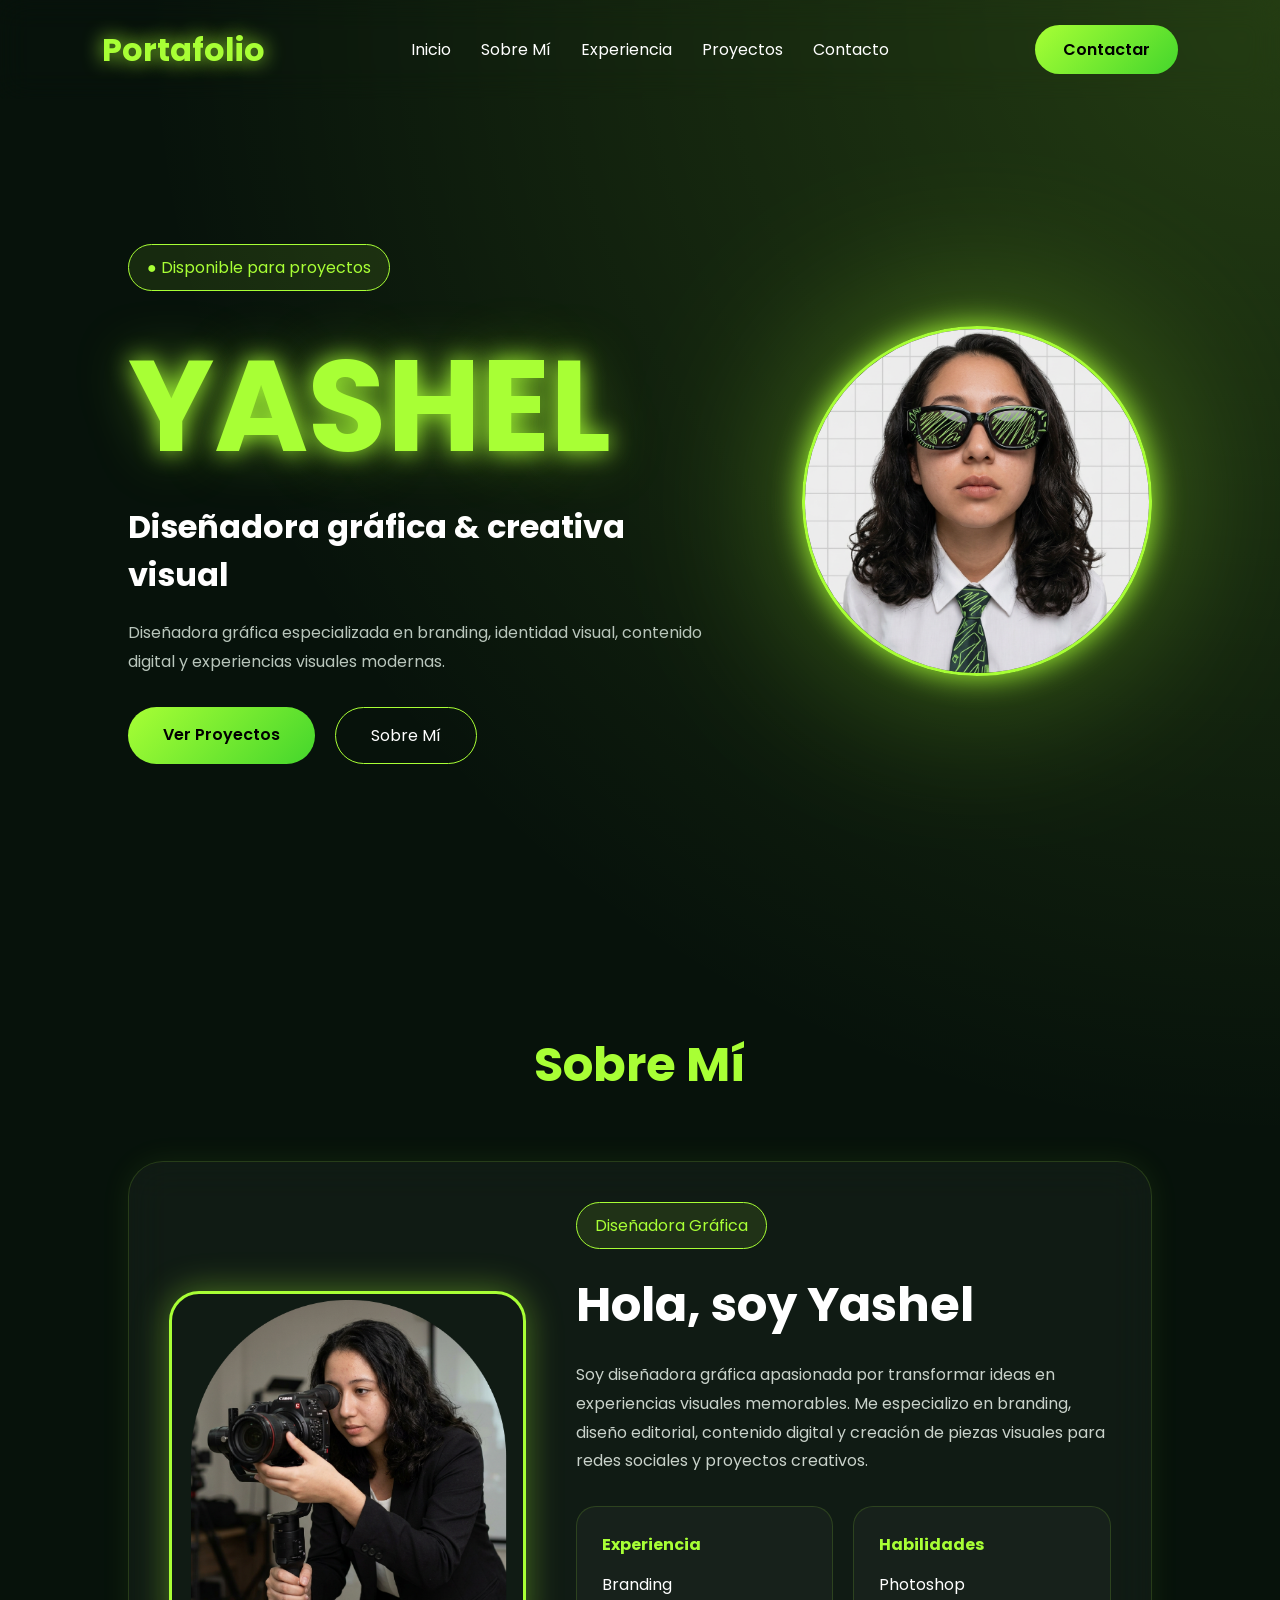
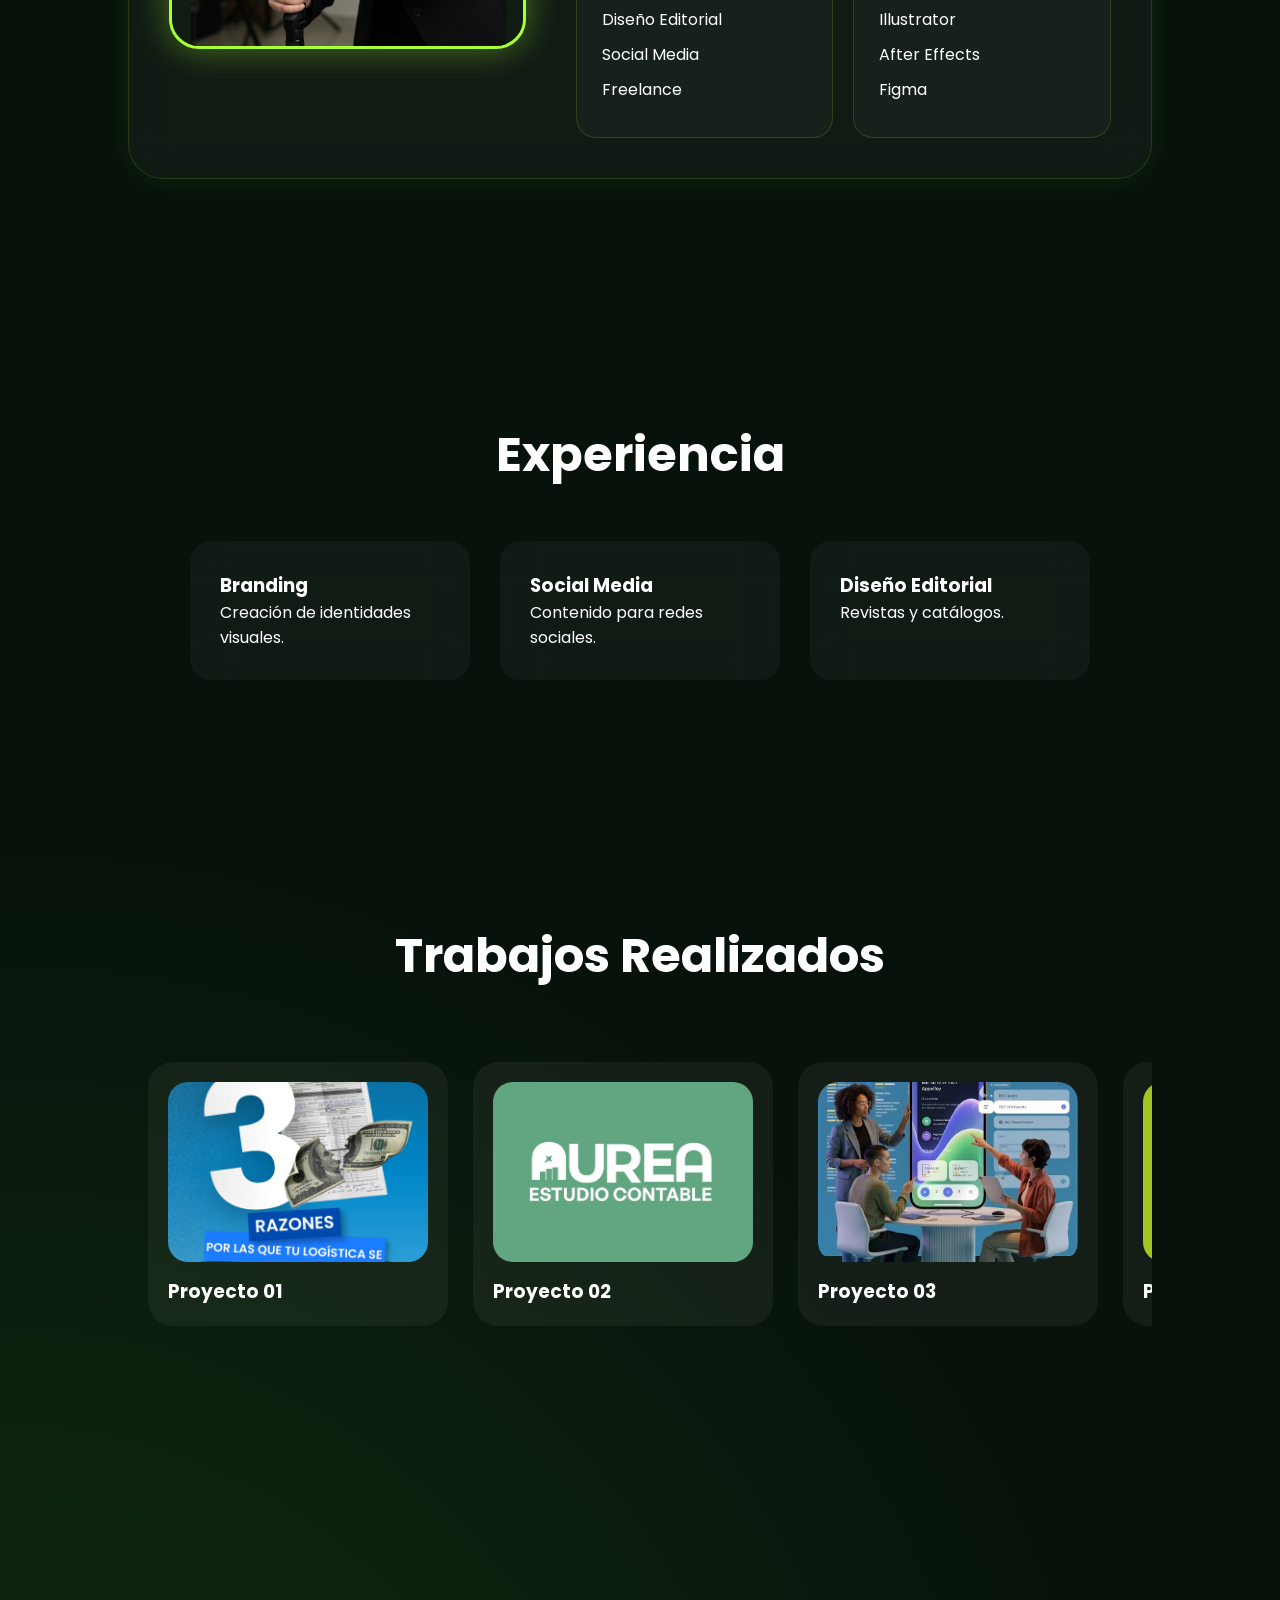
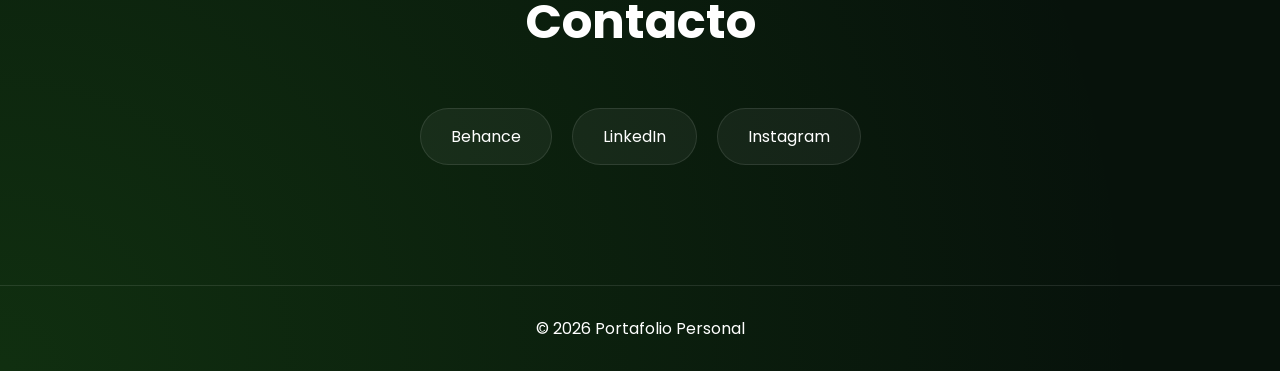
==== index/index.html.html @ 47c8a700 "Corregir nombre index" ====
<!DOCTYPE html>
<html lang="es">

<head>
    <meta charset="UTF-8">
    <meta name="viewport" content="width=device-width, initial-scale=1.0">
    <title>Portfolio | Anya</title>

    <link rel="stylesheet" href="style.css">

    <link href="https://fonts.googleapis.com/css2?family=Poppins:wght@300;400;500;600;700&display=swap"
        rel="stylesheet">
</head>

<body>

    <!-- LOADER -->

    <div class="loader">

        <div class="loader-content">

            <h2>CARGANDO PORTAFOLIO...</h2>

            <div class="progress-bar">
                <span></span>
            </div>

        </div>

    </div>

    <!-- HEADER -->

    <header id="inicio">

        <nav class="navbar">

            <div class="logo">
                Portafolio
            </div>

            <ul class="menu">
                <li><a href="#inicio">Inicio</a></li>
                <li><a href="#sobre">Sobre Mí</a></li>
                <li><a href="#experiencia">Experiencia</a></li>
                <li><a href="#proyectos">Proyectos</a></li>
                <li><a href="#contacto">Contacto</a></li>
            </ul>

            <a href="#contacto" class="btn-contacto">
                Contactar
            </a>

        </nav>

        <div class="hero">

            <div class="hero-text">

                <span class="status">
                    ● Disponible para proyectos
                </span>

                <h1>YASHEL</h1>

                <h2>
                    Diseñadora gráfica &
                    creativa visual
                </h2>

                <p>
                    Diseñadora gráfica especializada en branding,
                    identidad visual, contenido digital y experiencias
                    visuales modernas.
                </p>

                <div class="buttons">

                    <a href="#proyectos" class="btn-primary">
                        Ver Proyectos
                    </a>

                    <a href="#sobre" class="btn-secondary">
                        Sobre Mí
                    </a>

                </div>

            </div>

            <div class="profile-container">

                <div class="profile-glow"></div>

                <img src="img/foto-perfil.png" alt="Perfil" class="profile">

            </div>

        </div>

    </header>

    <main>

        <!-- SOBRE MI -->

        <section id="sobre">

            <h2 class="section-title">
                Sobre Mí
            </h2>

            <div class="about-card">

                <div class="about-photo">

                    <img src="img/foto-sobre-mi.png" alt="Yashel">

                </div>

                <div class="about-info">

                    <span class="about-tag">
                        Diseñadora Gráfica
                    </span>

                    <h3>
                        Hola, soy Yashel
                    </h3>

                    <p>
                        Soy diseñadora gráfica apasionada por transformar ideas
                        en experiencias visuales memorables. Me especializo en
                        branding, diseño editorial, contenido digital y creación
                        de piezas visuales para redes sociales y proyectos
                        creativos.
                    </p>

                    <div class="about-grid">

                        <div class="mini-card">

                            <h4>Experiencia</h4>

                            <ul>
                                <li>Branding</li>
                                <li>Diseño Editorial</li>
                                <li>Social Media</li>
                                <li>Freelance</li>
                            </ul>

                        </div>

                        <div class="mini-card">

                            <h4>Habilidades</h4>

                            <ul>
                                <li>Photoshop</li>
                                <li>Illustrator</li>
                                <li>After Effects</li>
                                <li>Figma</li>
                            </ul>

                        </div>

                    </div>

                </div>

            </div>

        </section>

        <!-- EXPERIENCIA -->

        <section id="experiencia">

            <h2>Experiencia</h2>

            <div class="timeline">

                <div class="card">
                    <h3>Branding</h3>
                    <p>Creación de identidades visuales.</p>
                </div>

                <div class="card">
                    <h3>Social Media</h3>
                    <p>Contenido para redes sociales.</p>
                </div>

                <div class="card">
                    <h3>Diseño Editorial</h3>
                    <p>Revistas y catálogos.</p>
                </div>

            </div>

        </section>

        <!-- PROYECTOS -->

<section id="proyectos">

    <h2>Trabajos Realizados</h2>

    <div class="carousel">

        <div class="project">
            <img src="./img/foto-proyect.PNG" alt="Proyecto 01" class="project-img">
            <h3>Proyecto 01</h3>
        </div>

        <div class="project">
            <img src="./img/foto-proyect1.png" alt="Proyecto 02" class="project-img">
            <h3>Proyecto 02</h3>
        </div>

        <div class="project">
            <img src="./img/foto-proyect2.png" alt="Proyecto 03" class="project-img">
            <h3>Proyecto 03</h3>
        </div>

        <div class="project">
            <img src="./img/foto-proyect3.png" alt="Proyecto 04" class="project-img">
            <h3>Proyecto 04</h3>
        </div>

    </div>

        </section>

        <!-- CONTACTO -->

        <section id="contacto">

            <h2>Contacto</h2>

            <div class="socials">

                <a href="#">Behance</a>
                <a href="#">LinkedIn</a>
                <a href="#">Instagram</a>

            </div>

        </section>

    </main>

    <footer>

        <p>
            © 2026 Portafolio Personal
        </p>

    </footer>

</body>

</html>
---- index/style.css ----
:root {

    --bg: #07120b;
    --bg2: #0f1f14;

    --lime: #A8FF35;
    --lime2: #D8FF7A;

    --green: #44D62C;

    --red: #FF4D4D;

    --text: #ffffff;
    --soft: #b9c6bc;

}

*{
    margin:0;
    padding:0;
    box-sizing:border-box;
}

html{
    scroll-behavior:smooth;
}

body{

    font-family:'Poppins',sans-serif;
    color:white;

    background:
        radial-gradient(circle at top right,
            rgba(168,255,53,.18),
            transparent 30%),

        radial-gradient(circle at bottom left,
            rgba(68,214,44,.15),
            transparent 30%),

        #07120b;

    overflow-x:hidden;
}

/* LOADER */

.loader{

    height:100vh;
    display:flex;
    justify-content:center;
    align-items:center;

    animation:hideLoader 4s forwards;

    position:fixed;
    width:100%;
    background:#07120b;

    z-index:9999;
}

.loader-content{
    width:400px;
}

.progress-bar{

    height:8px;
    background:rgba(255,255,255,.1);

    border-radius:20px;

    margin-top:20px;

    overflow:hidden;
}

.progress-bar span{

    display:block;
    height:100%;
    width:0;

    background:var(--lime);

    animation:load 3s forwards;
}

@keyframes load{

    to{
        width:100%;
    }

}

@keyframes hideLoader{

    0%,90%{
        opacity:1;
    }

    100%{
        opacity:0;
        visibility:hidden;
    }

}

/* NAVBAR */

.navbar{

    display:flex;
    justify-content:space-between;
    align-items:center;

    padding:25px 8%;

    backdrop-filter:blur(15px);

    position:sticky;
    top:0;
    z-index:100;
}

.logo{

    font-size:2rem;
    font-weight:700;

    color:var(--lime);

    text-shadow:0 0 20px var(--lime);
}

.menu{

    display:flex;
    list-style:none;
    gap:30px;
}

.menu a{

    text-decoration:none;
    color:white;
    transition:.3s;
}

.menu a:hover{
    color:var(--lime);
}

.btn-contacto{

    text-decoration:none;

    padding:12px 28px;

    border-radius:30px;

    background:linear-gradient(
        135deg,
        var(--lime),
        var(--green)
    );

    color:black;
    font-weight:600;
}

/* HERO */

.hero{

    min-height:90vh;

    display:flex;
    justify-content:center;
    align-items:center;

    gap:100px;

    padding:0 10%;
}

.hero-text{

    max-width:600px;

    animation:slideUp 1.5s ease;
}

.status{

    display:inline-block;

    background:rgba(168,255,53,.1);

    border:1px solid var(--lime);

    padding:10px 18px;

    border-radius:50px;

    color:var(--lime);
}

.hero h1{

    font-size:8rem;

    margin-top:20px;

    color:var(--lime);

    text-shadow:
        0 0 25px var(--lime),
        0 0 60px rgba(168,255,53,.4);
}

.hero h2{

    margin-bottom:20px;

    font-size:2rem;
}

.hero p{

    color:var(--soft);

    line-height:1.8;

    margin-bottom:30px;
}

.buttons{

    display:flex;
    gap:20px;
}

.btn-primary{

    padding:15px 35px;

    border-radius:50px;

    text-decoration:none;

    background:linear-gradient(
        135deg,
        var(--lime),
        var(--green)
    );

    color:black;
    font-weight:600;
}

.btn-secondary{

    padding:15px 35px;

    border-radius:50px;

    text-decoration:none;

    border:1px solid var(--lime);

    color:white;
}

/* FOTO */

.profile-container{
    position:relative;
}

.profile-glow{

    width:350px;
    height:350px;

    background:var(--lime);

    position:absolute;

    border-radius:50%;

    filter:blur(90px);

    opacity:.4;
}

.profile{

    width:350px;
    height:350px;

    object-fit:cover;

    border-radius:50%;

    border:3px solid var(--lime);

    position:relative;

    box-shadow:0 0 30px var(--lime);
}

/* SECCIONES */

section{

    padding:120px 10%;
}

section h2{

    text-align:center;

    margin-bottom:50px;

    font-size:3rem;
}

/* SOBRE MI */

.section-title{

    text-align:center;

    font-size:3rem;

    margin-bottom:60px;

    color:var(--lime);
}

.about-card{

    max-width:1200px;

    margin:auto;

    display:flex;

    align-items:center;

    gap:50px;

    padding:40px;

    border-radius:35px;

    background:rgba(255,255,255,.04);

    backdrop-filter:blur(20px);

    border:1px solid rgba(168,255,53,.15);

    box-shadow:0 0 30px rgba(168,255,53,.08);
}

.about-photo{

    flex:1;

    display:flex;
    justify-content:center;
    align-items:center;
}

.about-photo img{

    width:100%;
    max-width:380px;

    border-radius:30px;

    border:3px solid var(--lime);

    box-shadow:0 0 35px rgba(168,255,53,.4);
}

.about-info{
    flex:1.5;
}

.about-tag{

    display:inline-block;

    padding:10px 18px;

    border-radius:50px;

    background:rgba(168,255,53,.1);

    color:var(--lime);

    border:1px solid var(--lime);

    margin-bottom:20px;
}

.about-info h3{

    font-size:3rem;

    margin-bottom:20px;
}

.about-info p{

    color:#c9d2ca;

    line-height:1.8;

    margin-bottom:30px;
}

.about-grid{

    display:grid;

    grid-template-columns:1fr 1fr;

    gap:20px;
}

.mini-card{

    padding:25px;

    border-radius:20px;

    background:rgba(255,255,255,.03);

    border:1px solid rgba(168,255,53,.15);

    transition:.4s;
}

.mini-card:hover{

    transform:translateY(-8px);

    box-shadow:0 0 25px rgba(168,255,53,.2);
}

.mini-card h4{

    color:var(--lime);

    margin-bottom:15px;
}

.mini-card ul{
    list-style:none;
}

.mini-card li{
    margin-bottom:10px;
}

/* EXPERIENCIA */

.timeline{

    display:flex;

    justify-content:center;

    gap:30px;

    flex-wrap:wrap;
}

.card{

    width:280px;

    padding:30px;

    border-radius:20px;

    background:rgba(255,255,255,.04);

    backdrop-filter:blur(20px);

    transition:.4s;
}

.card:hover{

    transform:translateY(-10px);

    box-shadow:0 0 30px rgba(168,255,53,.4);
}

/* PROYECTOS */

.carousel{

    display:flex;

    gap:25px;

    overflow-x:auto;

    padding:20px;
}

.project{

    min-width:300px;

    padding:20px;

    border-radius:25px;

    background:rgba(255,255,255,.05);

    transition:.4s;
}

.project:hover{

    transform:
        perspective(1000px)
        rotateY(10deg)
        scale(1.05);
}

.image{

    height:180px;

    border-radius:20px;

    margin-bottom:15px;

    background:linear-gradient(
        135deg,
        var(--lime),
        var(--green)
    );
}

/* CONTACTO */

.socials{

    display:flex;

    justify-content:center;

    gap:20px;
}

.socials a{

    text-decoration:none;

    color:white;

    padding:15px 30px;

    border-radius:50px;

    background:rgba(255,255,255,.05);

    border:1px solid rgba(255,255,255,.1);
}

/* FOOTER */

footer{

    padding:30px;

    text-align:center;

    border-top:1px solid rgba(255,255,255,.1);
}

/* ANIMACIONES */

@keyframes slideUp{

    from{
        opacity:0;
        transform:translateY(80px);
    }

    to{
        opacity:1;
        transform:translateY(0);
    }
}

/* RESPONSIVE */

@media(max-width:900px){

    .about-card{
        flex-direction:column;
        text-align:center;
    }

    .about-grid{
        grid-template-columns:1fr;
    }

    .hero{
        flex-direction:column;
        text-align:center;
        gap:50px;
    }

    .hero h1{
        font-size:4rem;
    }

    .navbar{
        flex-direction:column;
        gap:20px;
    }

    .menu{
        flex-wrap:wrap;
        justify-content:center;
    }
}
.project-img{
    width:100%;
    height:180px;
    object-fit:cover;
    border-radius:20px;
    display:block;
    margin-bottom:15px;
}

.project{
    min-width:300px;
    padding:20px;
    border-radius:25px;
    background:rgba(255,255,255,.05);
    transition:.4s;
    overflow:hidden;
}
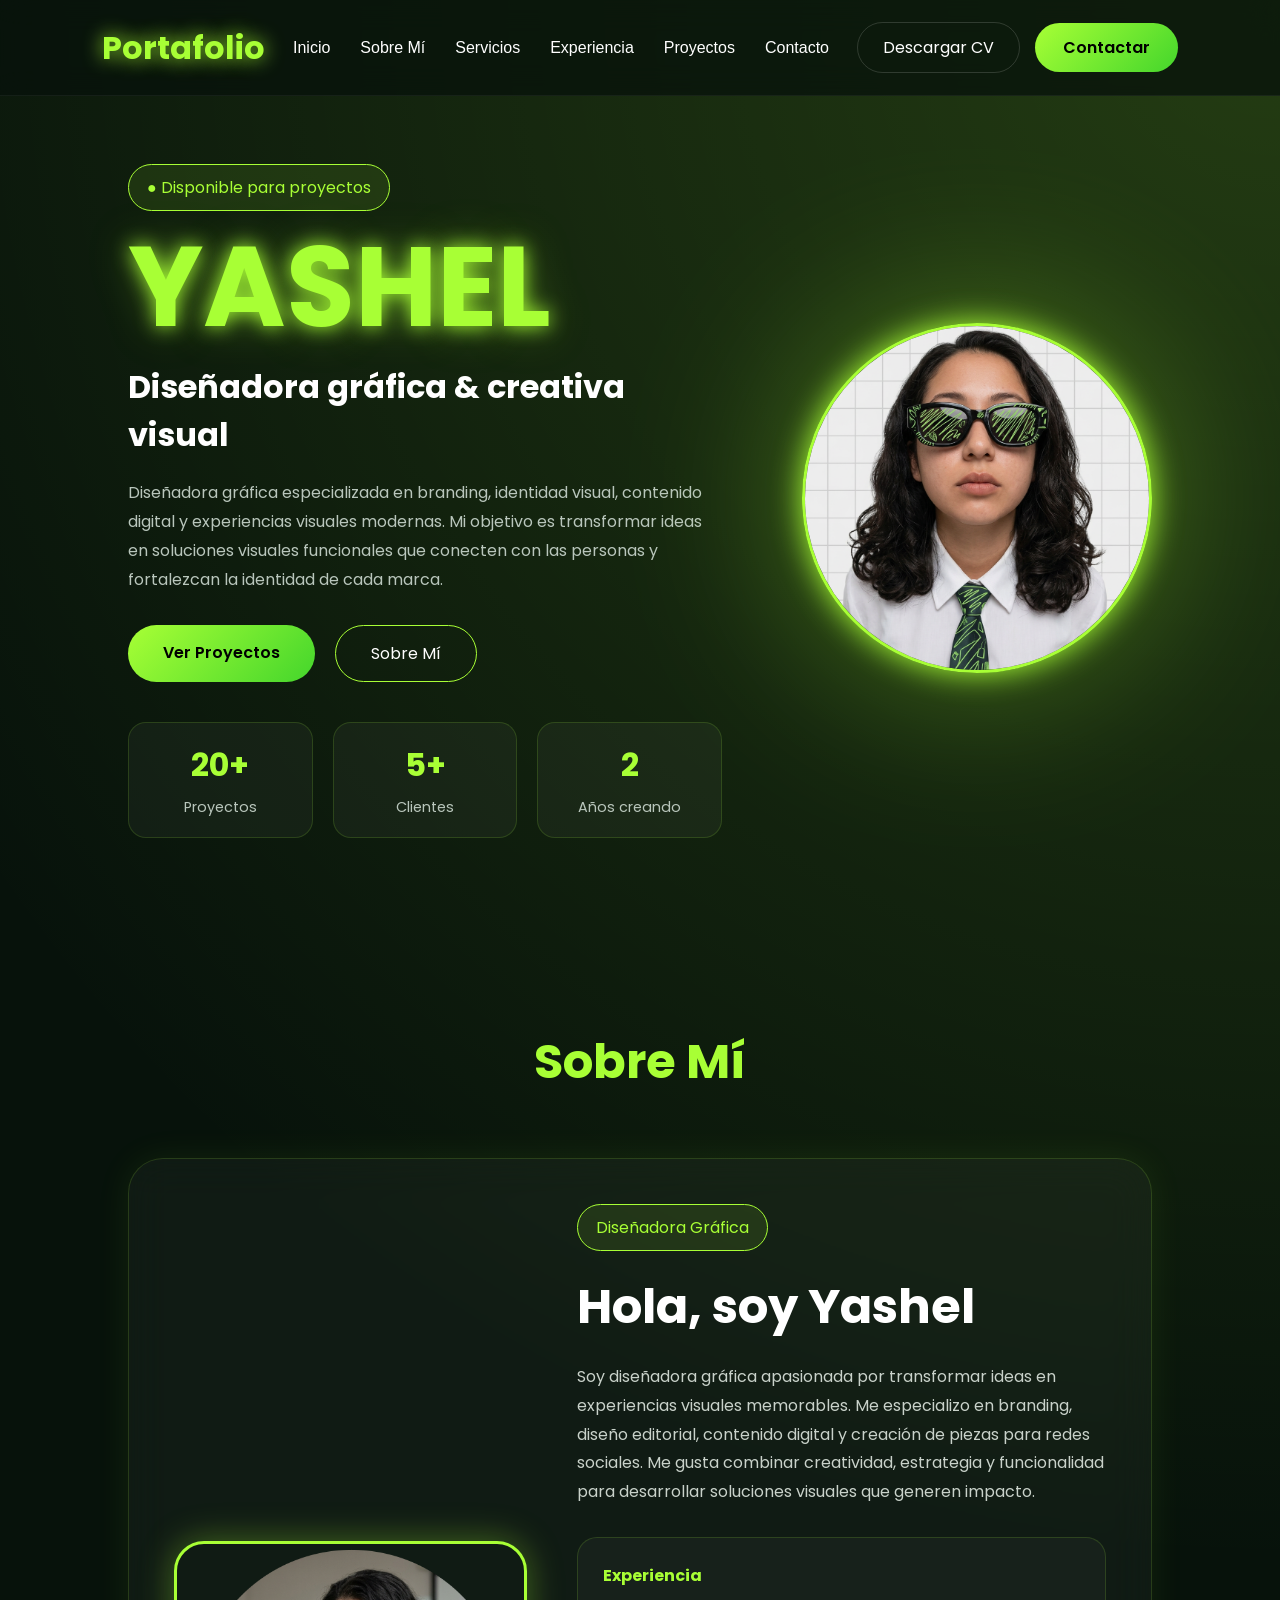
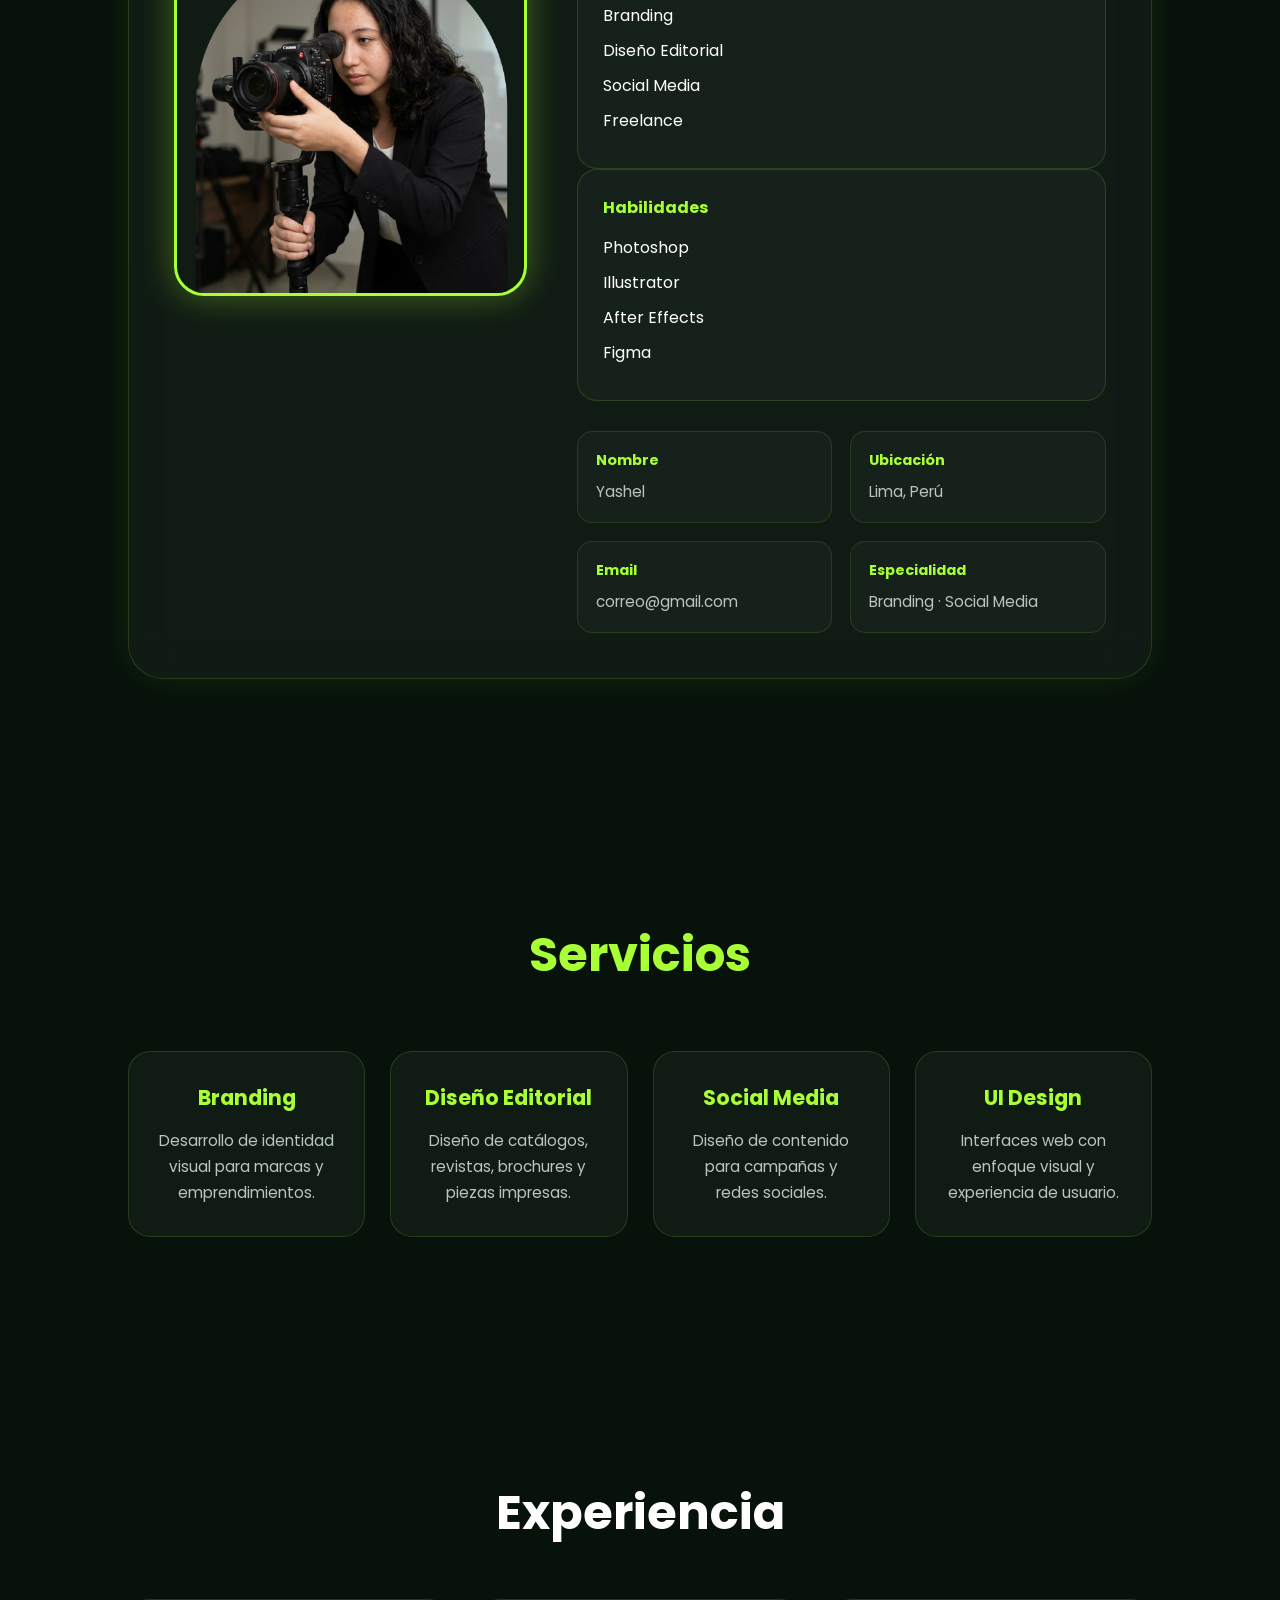
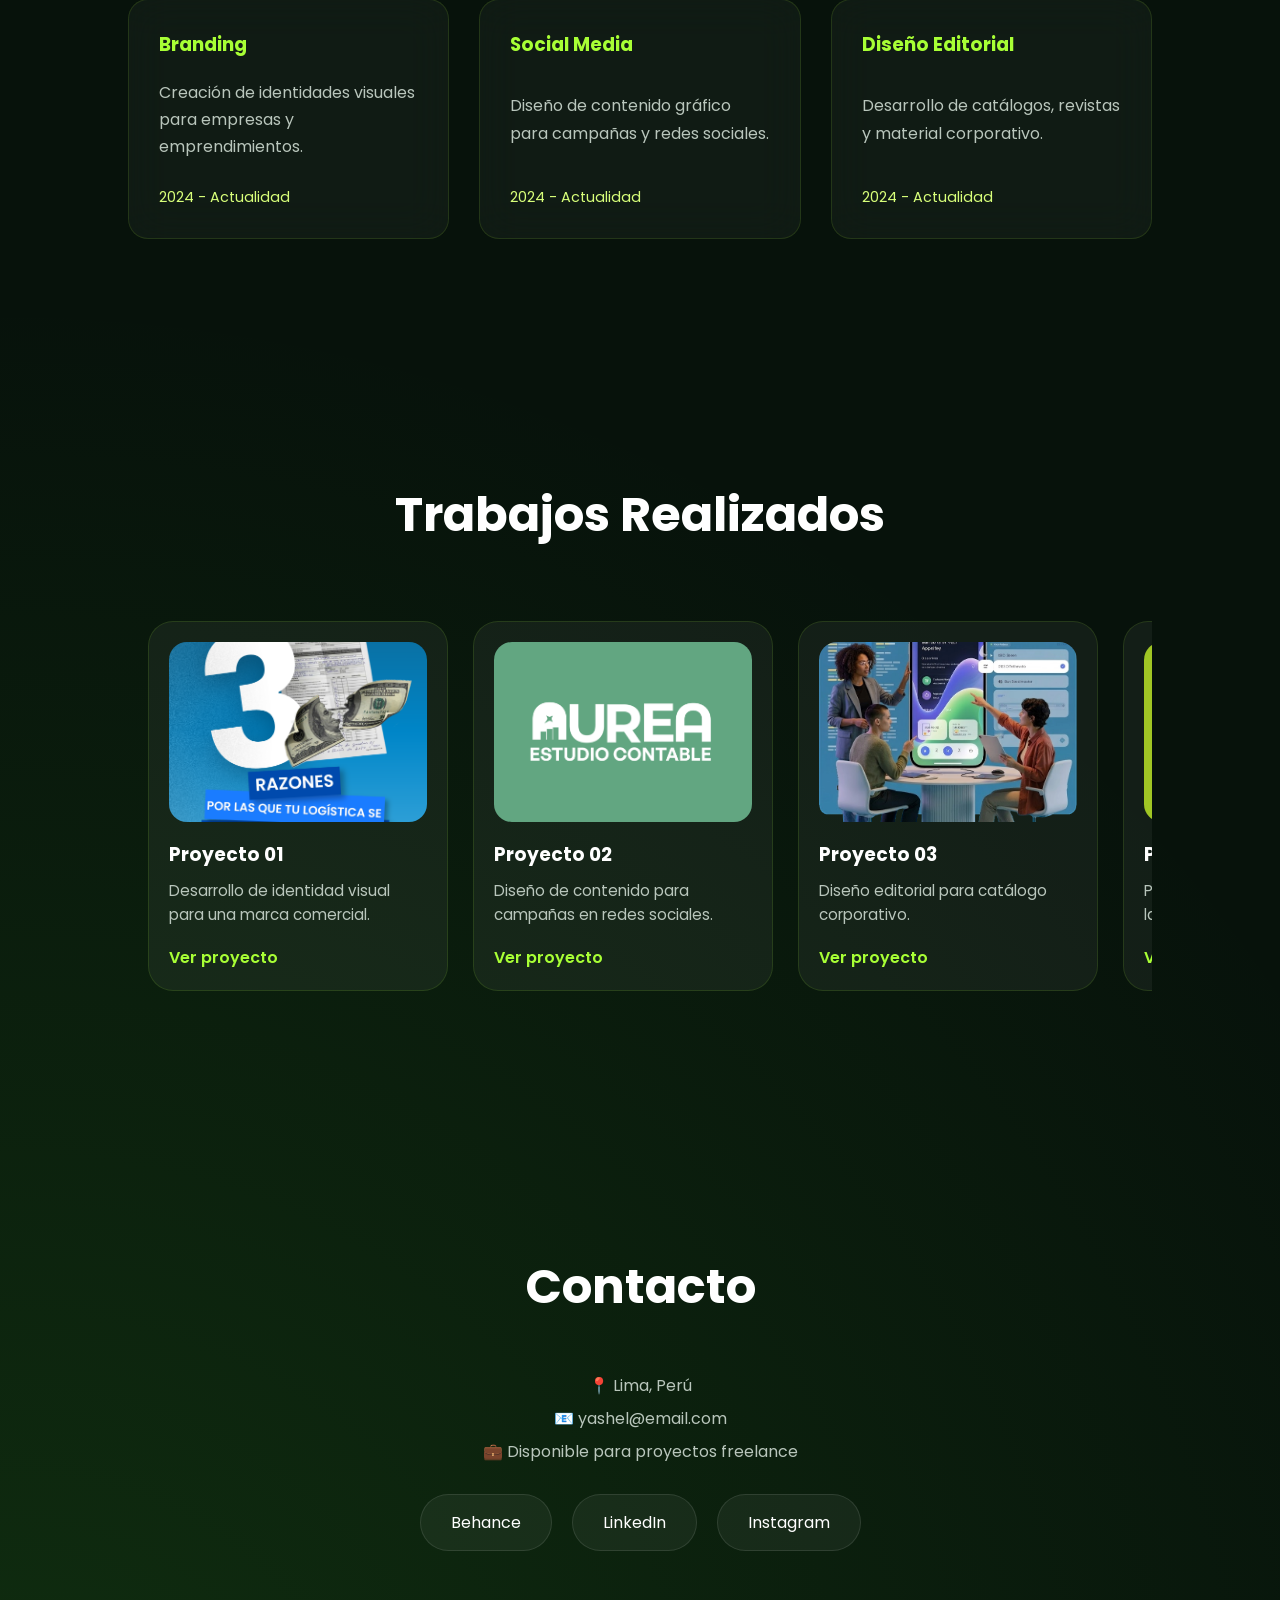
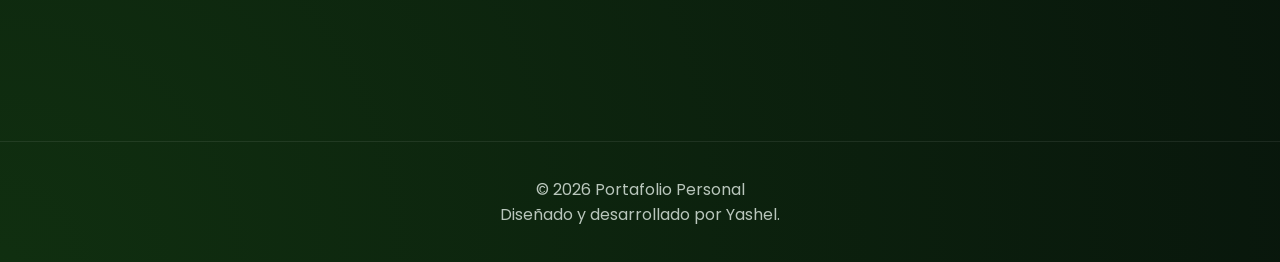
==== commit 2d7f70cf: "Mejoras al diseño del portafolio" ====
--- a/index/index.html.html
+++ b/index/index.html.html
@@ -41,16 +41,32 @@
             </div>
 
             <ul class="menu">
+
                 <li><a href="#inicio">Inicio</a></li>
+
                 <li><a href="#sobre">Sobre Mí</a></li>
+
+                <li><a href="#servicios">Servicios</a></li>
+
                 <li><a href="#experiencia">Experiencia</a></li>
+
                 <li><a href="#proyectos">Proyectos</a></li>
+
                 <li><a href="#contacto">Contacto</a></li>
+
             </ul>
 
-            <a href="#contacto" class="btn-contacto">
-                Contactar
-            </a>
+            <div class="nav-buttons">
+
+                <a href="#" class="btn-cv">
+                    Descargar CV
+                </a>
+
+                <a href="#contacto" class="btn-contacto">
+                    Contactar
+                </a>
+
+            </div>
 
         </nav>
 
@@ -70,9 +86,11 @@
                 </h2>
 
                 <p>
-                    Diseñadora gráfica especializada en branding,
+                     Diseñadora gráfica especializada en branding,
                     identidad visual, contenido digital y experiencias
-                    visuales modernas.
+                    visuales modernas. Mi objetivo es transformar ideas
+                    en soluciones visuales funcionales que conecten con
+                    las personas y fortalezcan la identidad de cada marca.
                 </p>
 
                 <div class="buttons">
@@ -87,13 +105,49 @@
 
                 </div>
 
+            <div class="hero-stats">
+
+                    <div class="stat">
+
+                        <h3>20+</h3>
+
+                        <span>
+                            Proyectos
+                        </span>
+
+                    </div>
+
+                    <div class="stat">
+
+                        <h3>5+</h3>
+
+                        <span>
+                            Clientes
+                        </span>
+
+                    </div>
+
+                    <div class="stat">
+
+                        <h3>2</h3>
+
+                        <span>
+                            Años creando
+                        </span>
+
+                    </div>
+
+                </div>
+
             </div>
 
             <div class="profile-container">
 
                 <div class="profile-glow"></div>
 
-                <img src="img/foto-perfil.png" alt="Perfil" class="profile">
+                <img src="img/foto-perfil.png"
+                    alt="Perfil"
+                    class="profile">
 
             </div>
 
@@ -130,11 +184,12 @@
                     </h3>
 
                     <p>
-                        Soy diseñadora gráfica apasionada por transformar ideas
-                        en experiencias visuales memorables. Me especializo en
-                        branding, diseño editorial, contenido digital y creación
-                        de piezas visuales para redes sociales y proyectos
-                        creativos.
+                        Soy diseñadora gráfica apasionada por transformar ideas en
+                    experiencias visuales memorables. Me especializo en branding,
+                    diseño editorial, contenido digital y creación de piezas para
+                    redes sociales. Me gusta combinar creatividad, estrategia y
+                    funcionalidad para desarrollar soluciones visuales que generen
+                    impacto.
                     </p>
 
                     <div class="about-grid">
@@ -166,78 +221,229 @@
                         </div>
 
                     </div>
+<div class="personal-info">
+
+                    <div class="info-item">
+                        <strong>Nombre</strong>
+                        <span>Yashel</span>
+                    </div>
+
+                    <div class="info-item">
+                        <strong>Ubicación</strong>
+                        <span>Lima, Perú</span>
+                    </div>
+
+                    <div class="info-item">
+                        <strong>Email</strong>
+                        <span>correo@gmail.com</span>
+                    </div>
+
+                    <div class="info-item">
+                        <strong>Especialidad</strong>
+                        <span>Branding · Social Media</span>
+                    </div>
 
                 </div>
 
             </div>
 
+        </div>
+
+    </section>
+<section id="servicios">
+
+        <h2 class="section-title">
+            Servicios
+        </h2>
+
+        <div class="services">
+
+            <div class="service-card">
+
+                <h3>Branding</h3>
+
+                <p>
+                    Desarrollo de identidad visual para marcas y emprendimientos.
+                </p>
+
+            </div>
+
+            <div class="service-card">
+
+                <h3>Diseño Editorial</h3>
+
+                <p>
+                    Diseño de catálogos, revistas, brochures y piezas impresas.
+                </p>
+
+            </div>
+
+            <div class="service-card">
+
+                <h3>Social Media</h3>
+
+                <p>
+                    Diseño de contenido para campañas y redes sociales.
+                </p>
+
+            </div>
+
+            <div class="service-card">
+
+                <h3>UI Design</h3>
+
+                <p>
+                    Interfaces web con enfoque visual y experiencia de usuario.
+                </p>
+
+            </div>
+
+        </div>
+
+    </section>
+        <!-- EXPERIENCIA -->
+
+        <section id="experiencia">
+
+            <h2>Experiencia</h2>
+
+            <div class="timeline">
+
+                <div class="card">
+
+    <h3>Branding</h3>
+
+    <p>
+        Creación de identidades visuales para empresas y emprendimientos.
+    </p>
+
+    <span>2024 - Actualidad</span>
+
+</div>
+
+    <div class="card">
+
+        <h3>Social Media</h3>
+
+        <p>
+            Diseño de contenido gráfico para campañas y redes sociales.
+        </p>
+    <span>2024 - Actualidad</span>
+
+    </div>
+
+    <div class="card">
+
+        <h3>Diseño Editorial</h3>
+
+        <p>
+            Desarrollo de catálogos, revistas y material corporativo.
+        </p>
+            <span>2024 - Actualidad</span>
+
+    </div>
+
+</div>
         </section>
 
-        <!-- EXPERIENCIA -->
-
-        <section id="experiencia">
-
-            <h2>Experiencia</h2>
-
-            <div class="timeline">
-
-                <div class="card">
-                    <h3>Branding</h3>
-                    <p>Creación de identidades visuales.</p>
-                </div>
-
-                <div class="card">
-                    <h3>Social Media</h3>
-                    <p>Contenido para redes sociales.</p>
-                </div>
-
-                <div class="card">
-                    <h3>Diseño Editorial</h3>
-                    <p>Revistas y catálogos.</p>
-                </div>
-
-            </div>
+        <!-- PROYECTOS -->
+
+<section id="proyectos">
+
+    <h2>Trabajos Realizados</h2>
+
+    <div class="carousel">
+
+        <div class="project">
+            <img src="./img/foto-proyect.PNG"
+                alt="Proyecto 01"
+                class="project-img">
+
+            <h3>Proyecto 01</h3>
+            <p>
+                Desarrollo de identidad visual para una marca comercial.
+            </p>
+
+            <a href="#" class="project-btn">
+                Ver proyecto
+            </a>
+
+        </div>
+
+         <div class="project">
+
+            <img src="./img/foto-proyect1.png"
+                alt="Proyecto 02"
+                class="project-img">
+
+            <h3>Proyecto 02</h3>
+            <p>
+                Diseño de contenido para campañas en redes sociales.
+            </p>
+
+            <a href="#" class="project-btn">
+                Ver proyecto
+            </a>
+
+        </div>
+         <div class="project">
+
+            <img src="./img/foto-proyect2.png"
+                alt="Proyecto 03"
+                class="project-img">
+
+            <h3>Proyecto 03</h3>
+            <p>
+                Diseño editorial para catálogo corporativo.
+            </p>
+
+            <a href="#" class="project-btn">
+                Ver proyecto
+            </a>
+
+        </div>
+
+         <div class="project">
+
+            <img src="./img/foto-proyect3.png"
+                alt="Proyecto 04"
+                class="project-img">
+                            <h3>Proyecto 04</h3>
+<p>
+                Propuesta gráfica para fortalecer la identidad de marca.
+            </p>
+
+            <a href="#" class="project-btn">
+                Ver proyecto
+            </a>
+
+        </div>
+
+
+    </div>
 
         </section>
 
-        <!-- PROYECTOS -->
-
-<section id="proyectos">
-
-    <h2>Trabajos Realizados</h2>
-
-    <div class="carousel">
-
-        <div class="project">
-            <img src="./img/foto-proyect.PNG" alt="Proyecto 01" class="project-img">
-            <h3>Proyecto 01</h3>
-        </div>
-
-        <div class="project">
-            <img src="./img/foto-proyect1.png" alt="Proyecto 02" class="project-img">
-            <h3>Proyecto 02</h3>
-        </div>
-
-        <div class="project">
-            <img src="./img/foto-proyect2.png" alt="Proyecto 03" class="project-img">
-            <h3>Proyecto 03</h3>
-        </div>
-
-        <div class="project">
-            <img src="./img/foto-proyect3.png" alt="Proyecto 04" class="project-img">
-            <h3>Proyecto 04</h3>
-        </div>
+        <!-- CONTACTO -->
+
+        <section id="contacto">
+
+            <h2>Contacto</h2>
+ <div class="contact-info">
+
+        <p>
+            📍 Lima, Perú
+        </p>
+
+        <p>
+            📧 yashel@email.com
+        </p>
+
+        <p>
+            💼 Disponible para proyectos freelance
+        </p>
 
     </div>
-
-        </section>
-
-        <!-- CONTACTO -->
-
-        <section id="contacto">
-
-            <h2>Contacto</h2>
-
             <div class="socials">
 
                 <a href="#">Behance</a>
@@ -253,11 +459,15 @@
     <footer>
 
         <p>
-            © 2026 Portafolio Personal
-        </p>
-
-    </footer>
+        © 2026 Portafolio Personal
+    </p>
+
+    <p>
+        Diseñado y desarrollado por Yashel.
+    </p>
+
+</footer>
 
 </body>
 
-</html>+</html>
--- a/index/style.css
+++ b/index/style.css
@@ -118,13 +118,18 @@
     justify-content:space-between;
     align-items:center;
 
-    padding:25px 8%;
+    padding:22px 8%;
 
     backdrop-filter:blur(15px);
 
     position:sticky;
     top:0;
     z-index:100;
+
+    background:rgba(7,18,11,.75);
+
+    border-bottom:1px solid rgba(255,255,255,.05);
+
 }
 
 .logo{
@@ -147,14 +152,77 @@
 .menu a{
 
     text-decoration:none;
+
     color:white;
+
     transition:.3s;
+
+    position:relative;
+
+    font-weight:500;
+
 }
 
 .menu a:hover{
     color:var(--lime);
 }
-
+.menu a::after{
+
+    content:"";
+
+    position:absolute;
+
+    left:0;
+
+    bottom:-8px;
+
+    width:0;
+
+    height:2px;
+
+    background:var(--lime);
+
+    transition:.3s;
+
+}
+
+.menu a:hover::after{
+
+    width:100%;
+
+}
+
+.nav-buttons{
+
+    display:flex;
+
+    align-items:center;
+
+    gap:15px;
+
+}
+
+.btn-cv{
+
+    text-decoration:none;
+
+    color:white;
+
+    padding:12px 25px;
+
+    border-radius:30px;
+
+    border:1px solid rgba(255,255,255,.15);
+
+    transition:.3s;
+
+}
+
+.btn-cv:hover{
+
+    background:rgba(255,255,255,.08);
+
+}
 .btn-contacto{
 
     text-decoration:none;
@@ -170,10 +238,20 @@
     );
 
     color:black;
+
     font-weight:600;
-}
-
-/* HERO */
+
+    transition:.3s;
+
+}
+
+.btn-contacto:hover{
+
+    transform:translateY(-3px);
+
+    box-shadow:0 0 18px rgba(168,255,53,.35);
+
+}
 
 .hero{
 
@@ -183,9 +261,10 @@
     justify-content:center;
     align-items:center;
 
-    gap:100px;
-
-    padding:0 10%;
+    gap:80px;
+
+    padding:50px 10%;
+
 }
 
 .hero-text{
@@ -212,15 +291,18 @@
 
 .hero h1{
 
-    font-size:8rem;
-
-    margin-top:20px;
+    font-size:7rem;
+
+    margin:20px 0;
+
+    line-height:1;
 
     color:var(--lime);
 
     text-shadow:
-        0 0 25px var(--lime),
-        0 0 60px rgba(168,255,53,.4);
+        0 0 20px var(--lime),
+        0 0 45px rgba(168,255,53,.35);
+
 }
 
 .hero h2{
@@ -245,6 +327,59 @@
     gap:20px;
 }
 
+.hero-stats{
+
+    display:flex;
+
+    gap:20px;
+
+    margin-top:40px;
+
+}
+
+.stat{
+
+    flex:1;
+
+    padding:18px;
+
+    text-align:center;
+
+    border-radius:18px;
+
+    background:rgba(255,255,255,.04);
+
+    border:1px solid rgba(168,255,53,.15);
+
+    transition:.3s;
+
+}
+
+.stat:hover{
+
+    transform:translateY(-6px);
+
+    box-shadow:0 0 20px rgba(168,255,53,.15);
+
+}
+
+.stat h3{
+
+    color:var(--lime);
+
+    font-size:2rem;
+
+    margin-bottom:5px;
+
+}
+
+.stat span{
+
+    color:var(--soft);
+
+    font-size:.9rem;
+
+}
 .btn-primary{
 
     padding:15px 35px;
@@ -260,7 +395,19 @@
     );
 
     color:black;
+
     font-weight:600;
+
+    transition:.3s;
+
+}
+
+.btn-primary:hover{
+
+    transform:translateY(-3px);
+
+    box-shadow:0 0 20px rgba(168,255,53,.35);
+
 }
 
 .btn-secondary{
@@ -274,6 +421,15 @@
     border:1px solid var(--lime);
 
     color:white;
+
+    transition:.3s;
+
+}
+
+.btn-secondary:hover{
+
+    background:rgba(168,255,53,.08);
+
 }
 
 /* FOTO */
@@ -314,6 +470,17 @@
     box-shadow:0 0 30px var(--lime);
 }
 
+.profile{
+
+    transition:.4s;
+
+}
+
+.profile:hover{
+
+    transform:scale(1.03);
+
+}
 /* SECCIONES */
 
 section{
@@ -355,7 +522,7 @@
 
     gap:50px;
 
-    padding:40px;
+    padding:45px;
 
     border-radius:35px;
 
@@ -365,7 +532,8 @@
 
     border:1px solid rgba(168,255,53,.15);
 
-    box-shadow:0 0 30px rgba(168,255,53,.08);
+    box-shadow:0 0 35px rgba(168,255,53,.08);
+
 }
 
 .about-photo{
@@ -380,13 +548,23 @@
 .about-photo img{
 
     width:100%;
+
     max-width:380px;
 
     border-radius:30px;
 
     border:3px solid var(--lime);
 
-    box-shadow:0 0 35px rgba(168,255,53,.4);
+    box-shadow:0 0 35px rgba(168,255,53,.35);
+
+    transition:.35s;
+
+}
+
+.about-photo img:hover{
+
+    transform:scale(1.02);
+
 }
 
 .about-info{
@@ -426,13 +604,48 @@
     margin-bottom:30px;
 }
 
-.about-grid{
+.personal-info{
 
     display:grid;
 
-    grid-template-columns:1fr 1fr;
-
-    gap:20px;
+    grid-template-columns:repeat(2,1fr);
+
+    gap:18px;
+
+    margin-top:30px;
+
+}
+
+.info-item{
+
+    padding:18px;
+
+    border-radius:15px;
+
+    background:rgba(255,255,255,.03);
+
+    border:1px solid rgba(168,255,53,.12);
+
+}
+
+.info-item strong{
+
+    display:block;
+
+    color:var(--lime);
+
+    margin-bottom:8px;
+
+    font-size:.9rem;
+
+}
+
+.info-item span{
+
+    color:var(--soft);
+
+    font-size:.95rem;
+
 }
 
 .mini-card{
@@ -445,14 +658,18 @@
 
     border:1px solid rgba(168,255,53,.15);
 
-    transition:.4s;
+    transition:.35s;
+
 }
 
 .mini-card:hover{
 
     transform:translateY(-8px);
 
-    box-shadow:0 0 25px rgba(168,255,53,.2);
+    border-color:var(--lime);
+
+    box-shadow:0 0 25px rgba(168,255,53,.18);
+
 }
 
 .mini-card h4{
@@ -470,39 +687,139 @@
     margin-bottom:10px;
 }
 
+.services{
+
+    display:grid;
+
+    grid-template-columns:repeat(4,1fr);
+
+    gap:25px;
+
+    margin-top:50px;
+
+}
+
+.service-card{
+
+    padding:30px;
+
+    border-radius:22px;
+
+    background:rgba(255,255,255,.04);
+
+    border:1px solid rgba(168,255,53,.15);
+
+    text-align:center;
+
+    transition:.35s;
+
+}
+
+.service-card:hover{
+
+    transform:translateY(-8px);
+
+    border-color:var(--lime);
+
+    box-shadow:0 0 25px rgba(168,255,53,.18);
+
+}
+
+.service-card h3{
+
+    color:var(--lime);
+
+    margin-bottom:15px;
+
+    font-size:1.3rem;
+
+}
+
+.service-card p{
+
+    color:var(--soft);
+
+    line-height:1.7;
+
+    font-size:.95rem;
+
+}
 /* EXPERIENCIA */
 
 .timeline{
 
-    display:flex;
-
-    justify-content:center;
+    display:grid;
+
+    grid-template-columns:repeat(auto-fit,minmax(280px,1fr));
 
     gap:30px;
 
-    flex-wrap:wrap;
+    margin-top:40px;
+
 }
 
 .card{
 
-    width:280px;
+    width:100%;
+
+    min-height:240px;
 
     padding:30px;
 
+    display:flex;
+
+    flex-direction:column;
+
+    justify-content:space-between;
+
     border-radius:20px;
 
     background:rgba(255,255,255,.04);
 
     backdrop-filter:blur(20px);
 
-    transition:.4s;
+    border:1px solid rgba(168,255,53,.12);
+
+    transition:.35s;
+
 }
 
 .card:hover{
 
     transform:translateY(-10px);
 
-    box-shadow:0 0 30px rgba(168,255,53,.4);
+    border-color:var(--lime);
+
+    box-shadow:0 0 25px rgba(168,255,53,.2);
+
+}
+
+.card h3{
+
+    color:var(--lime);
+
+    margin-bottom:12px;
+
+}
+
+.card p{
+
+    color:var(--soft);
+
+    line-height:1.7;
+
+}
+
+.card span{
+
+    display:inline-block;
+
+    margin-top:18px;
+
+    font-size:.9rem;
+
+    color:var(--lime2);
+
 }
 
 /* PROYECTOS */
@@ -517,7 +834,19 @@
 
     padding:20px;
 }
-
+.carousel::-webkit-scrollbar{
+
+    height:8px;
+
+}
+
+.carousel::-webkit-scrollbar-thumb{
+
+    background:rgba(168,255,53,.35);
+
+    border-radius:20px;
+
+}
 .project{
 
     min-width:300px;
@@ -528,15 +857,22 @@
 
     background:rgba(255,255,255,.05);
 
-    transition:.4s;
+    border:1px solid rgba(168,255,53,.12);
+
+    transition:.35s;
+
+    overflow:hidden;
+
 }
 
 .project:hover{
 
-    transform:
-        perspective(1000px)
-        rotateY(10deg)
-        scale(1.05);
+    transform:translateY(-8px);
+
+    border-color:var(--lime);
+
+    box-shadow:0 0 25px rgba(168,255,53,.18);
+
 }
 
 .image{
@@ -556,6 +892,21 @@
 
 /* CONTACTO */
 
+.contact-info{
+
+    text-align:center;
+
+    margin-bottom:30px;
+
+}
+
+.contact-info p{
+
+    color:var(--soft);
+
+    margin-bottom:8px;
+
+}
 .socials{
 
     display:flex;
@@ -578,17 +929,33 @@
     background:rgba(255,255,255,.05);
 
     border:1px solid rgba(255,255,255,.1);
+
+    transition:.3s;
+
+}
+
+.socials a:hover{
+
+    background:rgba(168,255,53,.1);
+
+    border-color:var(--lime);
+
 }
 
 /* FOOTER */
 
 footer{
 
-    padding:30px;
+    padding:35px;
 
     text-align:center;
 
-    border-top:1px solid rgba(255,255,255,.1);
+    color:var(--soft);
+
+    border-top:1px solid rgba(255,255,255,.08);
+
+    margin-top:70px;
+
 }
 
 /* ANIMACIONES */
@@ -619,6 +986,34 @@
         grid-template-columns:1fr;
     }
 
+    .services{
+        grid-template-columns:1fr;
+    }
+
+    .personal-info{
+        grid-template-columns:1fr;
+    }
+.hero-stats{
+
+    justify-content:center;
+
+    flex-wrap:wrap;
+
+}
+
+.buttons{
+
+    justify-content:center;
+
+}
+
+.profile{
+
+    width:280px;
+
+    height:280px;
+
+}
     .hero{
         flex-direction:column;
         text-align:center;
@@ -638,21 +1033,67 @@
         flex-wrap:wrap;
         justify-content:center;
     }
-}
+
+}
+
 .project-img{
+
     width:100%;
+
     height:180px;
+
     object-fit:cover;
-    border-radius:20px;
+
+    border-radius:18px;
+
     display:block;
-    margin-bottom:15px;
-}
-
-.project{
-    min-width:300px;
-    padding:20px;
-    border-radius:25px;
-    background:rgba(255,255,255,.05);
-    transition:.4s;
-    overflow:hidden;
+
+    margin-bottom:18px;
+
+}
+
+.project h3{
+
+    margin-bottom:10px;
+
+}
+
+.project p{
+
+    color:var(--soft);
+
+    font-size:.95rem;
+
+    line-height:1.6;
+
+    margin-bottom:18px;
+
+}
+
+.project-btn{
+
+    display:inline-block;
+
+    text-decoration:none;
+
+    color:var(--lime);
+
+    font-weight:600;
+
+}
+.project-btn:hover{
+
+    color:white;
+
+}
+.project-btn{
+
+    transition:.3s;
+
+}
+
+.project-btn:hover{
+
+    letter-spacing:1px;
+
 }
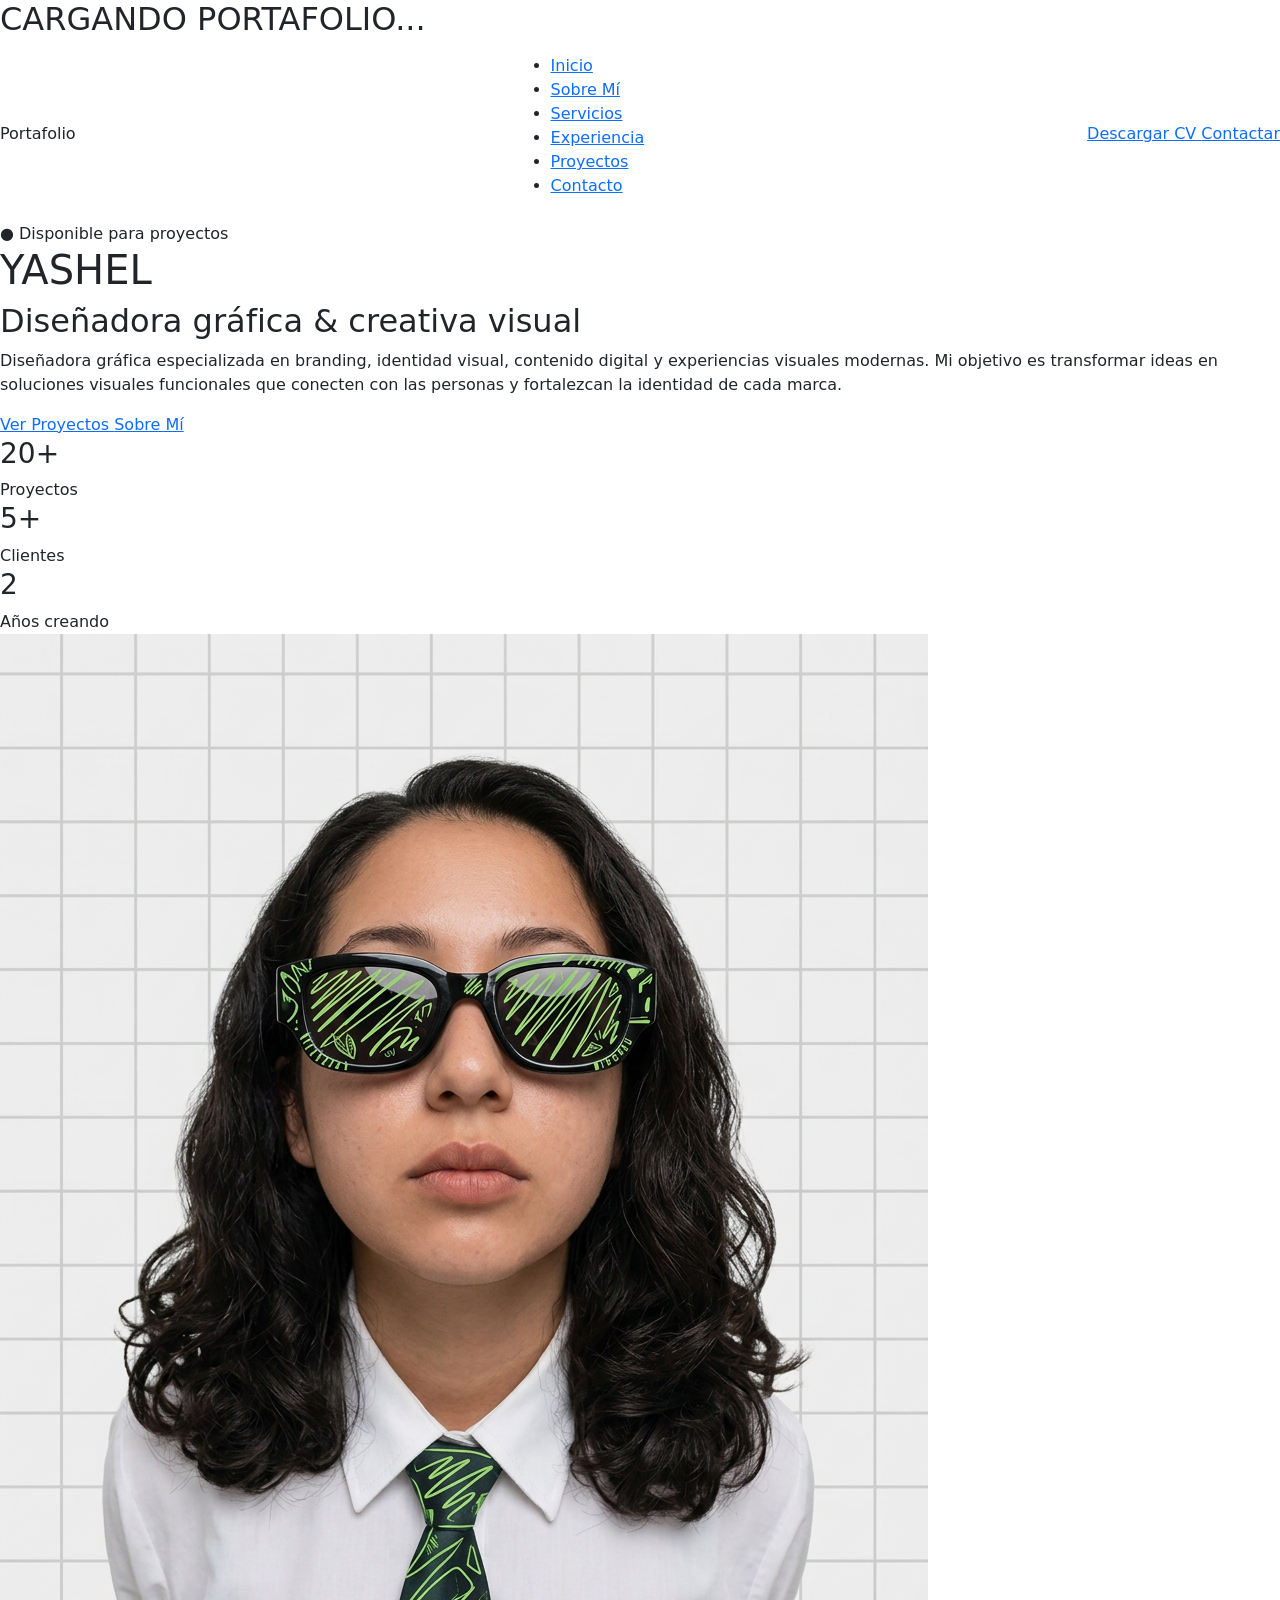
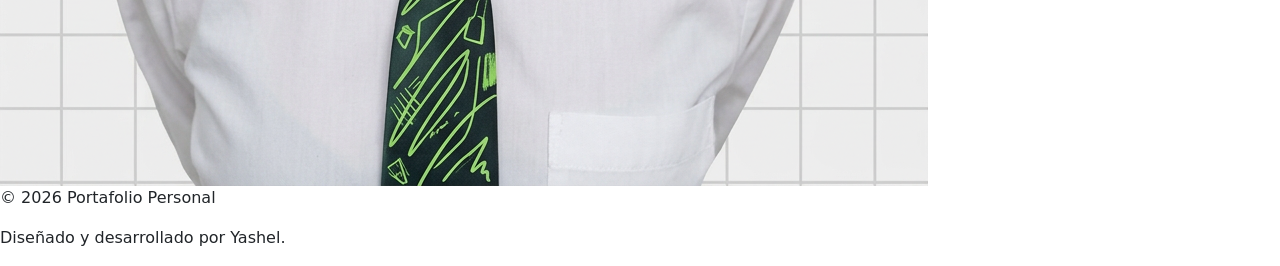
==== commit 60c102b1: "fix: corrige navegacion a rutas absolutas y limpia index.html" ====
--- a/index/index.html.html
+++ b/index/index.html.html
@@ -4,9 +4,11 @@
 <head>
     <meta charset="UTF-8">
     <meta name="viewport" content="width=device-width, initial-scale=1.0">
-    <title>Portfolio | Anya</title>
-
-    <link rel="stylesheet" href="style.css">
+<title>Portafolio | Yashel</title>
+<link rel="stylesheet" href="https://cdn.jsdelivr.net/npm/bootstrap@5.3.3/dist/css/bootstrap.min.css">
+<link rel="stylesheet" href="https://cdnjs.cloudflare.com/ajax/libs/font-awesome/6.5.1/css/all.min.css">
+<link rel="stylesheet" href="https://unpkg.com/aos@2.3.1/dist/aos.css">
+<link rel="stylesheet" href="/css/style.css">
 
     <link href="https://fonts.googleapis.com/css2?family=Poppins:wght@300;400;500;600;700&display=swap"
         rel="stylesheet">
@@ -41,20 +43,13 @@
             </div>
 
             <ul class="menu">
-
-                <li><a href="#inicio">Inicio</a></li>
-
-                <li><a href="#sobre">Sobre Mí</a></li>
-
-                <li><a href="#servicios">Servicios</a></li>
-
-                <li><a href="#experiencia">Experiencia</a></li>
-
-                <li><a href="#proyectos">Proyectos</a></li>
-
-                <li><a href="#contacto">Contacto</a></li>
-
-            </ul>
+    <li><a href="/index.html">Inicio</a></li>
+    <li><a href="/pages/sobre.html">Sobre Mí</a></li>
+    <li><a href="/pages/servicios.html">Servicios</a></li>
+    <li><a href="/pages/experiencia.html">Experiencia</a></li>
+    <li><a href="/pages/proyectos.html">Proyectos</a></li>
+    <li><a href="/pages/contacto.html">Contacto</a></li>
+</ul>
 
             <div class="nav-buttons">
 
@@ -157,302 +152,7 @@
 
     <main>
 
-        <!-- SOBRE MI -->
-
-        <section id="sobre">
-
-            <h2 class="section-title">
-                Sobre Mí
-            </h2>
-
-            <div class="about-card">
-
-                <div class="about-photo">
-
-                    <img src="img/foto-sobre-mi.png" alt="Yashel">
-
-                </div>
-
-                <div class="about-info">
-
-                    <span class="about-tag">
-                        Diseñadora Gráfica
-                    </span>
-
-                    <h3>
-                        Hola, soy Yashel
-                    </h3>
-
-                    <p>
-                        Soy diseñadora gráfica apasionada por transformar ideas en
-                    experiencias visuales memorables. Me especializo en branding,
-                    diseño editorial, contenido digital y creación de piezas para
-                    redes sociales. Me gusta combinar creatividad, estrategia y
-                    funcionalidad para desarrollar soluciones visuales que generen
-                    impacto.
-                    </p>
-
-                    <div class="about-grid">
-
-                        <div class="mini-card">
-
-                            <h4>Experiencia</h4>
-
-                            <ul>
-                                <li>Branding</li>
-                                <li>Diseño Editorial</li>
-                                <li>Social Media</li>
-                                <li>Freelance</li>
-                            </ul>
-
-                        </div>
-
-                        <div class="mini-card">
-
-                            <h4>Habilidades</h4>
-
-                            <ul>
-                                <li>Photoshop</li>
-                                <li>Illustrator</li>
-                                <li>After Effects</li>
-                                <li>Figma</li>
-                            </ul>
-
-                        </div>
-
-                    </div>
-<div class="personal-info">
-
-                    <div class="info-item">
-                        <strong>Nombre</strong>
-                        <span>Yashel</span>
-                    </div>
-
-                    <div class="info-item">
-                        <strong>Ubicación</strong>
-                        <span>Lima, Perú</span>
-                    </div>
-
-                    <div class="info-item">
-                        <strong>Email</strong>
-                        <span>correo@gmail.com</span>
-                    </div>
-
-                    <div class="info-item">
-                        <strong>Especialidad</strong>
-                        <span>Branding · Social Media</span>
-                    </div>
-
-                </div>
-
-            </div>
-
-        </div>
-
-    </section>
-<section id="servicios">
-
-        <h2 class="section-title">
-            Servicios
-        </h2>
-
-        <div class="services">
-
-            <div class="service-card">
-
-                <h3>Branding</h3>
-
-                <p>
-                    Desarrollo de identidad visual para marcas y emprendimientos.
-                </p>
-
-            </div>
-
-            <div class="service-card">
-
-                <h3>Diseño Editorial</h3>
-
-                <p>
-                    Diseño de catálogos, revistas, brochures y piezas impresas.
-                </p>
-
-            </div>
-
-            <div class="service-card">
-
-                <h3>Social Media</h3>
-
-                <p>
-                    Diseño de contenido para campañas y redes sociales.
-                </p>
-
-            </div>
-
-            <div class="service-card">
-
-                <h3>UI Design</h3>
-
-                <p>
-                    Interfaces web con enfoque visual y experiencia de usuario.
-                </p>
-
-            </div>
-
-        </div>
-
-    </section>
-        <!-- EXPERIENCIA -->
-
-        <section id="experiencia">
-
-            <h2>Experiencia</h2>
-
-            <div class="timeline">
-
-                <div class="card">
-
-    <h3>Branding</h3>
-
-    <p>
-        Creación de identidades visuales para empresas y emprendimientos.
-    </p>
-
-    <span>2024 - Actualidad</span>
-
-</div>
-
-    <div class="card">
-
-        <h3>Social Media</h3>
-
-        <p>
-            Diseño de contenido gráfico para campañas y redes sociales.
-        </p>
-    <span>2024 - Actualidad</span>
-
     </div>
-
-    <div class="card">
-
-        <h3>Diseño Editorial</h3>
-
-        <p>
-            Desarrollo de catálogos, revistas y material corporativo.
-        </p>
-            <span>2024 - Actualidad</span>
-
-    </div>
-
-</div>
-        </section>
-
-        <!-- PROYECTOS -->
-
-<section id="proyectos">
-
-    <h2>Trabajos Realizados</h2>
-
-    <div class="carousel">
-
-        <div class="project">
-            <img src="./img/foto-proyect.PNG"
-                alt="Proyecto 01"
-                class="project-img">
-
-            <h3>Proyecto 01</h3>
-            <p>
-                Desarrollo de identidad visual para una marca comercial.
-            </p>
-
-            <a href="#" class="project-btn">
-                Ver proyecto
-            </a>
-
-        </div>
-
-         <div class="project">
-
-            <img src="./img/foto-proyect1.png"
-                alt="Proyecto 02"
-                class="project-img">
-
-            <h3>Proyecto 02</h3>
-            <p>
-                Diseño de contenido para campañas en redes sociales.
-            </p>
-
-            <a href="#" class="project-btn">
-                Ver proyecto
-            </a>
-
-        </div>
-         <div class="project">
-
-            <img src="./img/foto-proyect2.png"
-                alt="Proyecto 03"
-                class="project-img">
-
-            <h3>Proyecto 03</h3>
-            <p>
-                Diseño editorial para catálogo corporativo.
-            </p>
-
-            <a href="#" class="project-btn">
-                Ver proyecto
-            </a>
-
-        </div>
-
-         <div class="project">
-
-            <img src="./img/foto-proyect3.png"
-                alt="Proyecto 04"
-                class="project-img">
-                            <h3>Proyecto 04</h3>
-<p>
-                Propuesta gráfica para fortalecer la identidad de marca.
-            </p>
-
-            <a href="#" class="project-btn">
-                Ver proyecto
-            </a>
-
-        </div>
-
-
-    </div>
-
-        </section>
-
-        <!-- CONTACTO -->
-
-        <section id="contacto">
-
-            <h2>Contacto</h2>
- <div class="contact-info">
-
-        <p>
-            📍 Lima, Perú
-        </p>
-
-        <p>
-            📧 yashel@email.com
-        </p>
-
-        <p>
-            💼 Disponible para proyectos freelance
-        </p>
-
-    </div>
-            <div class="socials">
-
-                <a href="#">Behance</a>
-                <a href="#">LinkedIn</a>
-                <a href="#">Instagram</a>
-
-            </div>
-
-        </section>
 
     </main>
 
@@ -467,7 +167,9 @@
     </p>
 
 </footer>
-
+<script src="https://cdn.jsdelivr.net/npm/bootstrap@5.3.3/dist/js/bootstrap.bundle.min.js"></script>
+<script src="https://unpkg.com/aos@2.3.1/dist/aos.js"></script>
+<script src="/js/main.js"></script>
 </body>
 
 </html>
